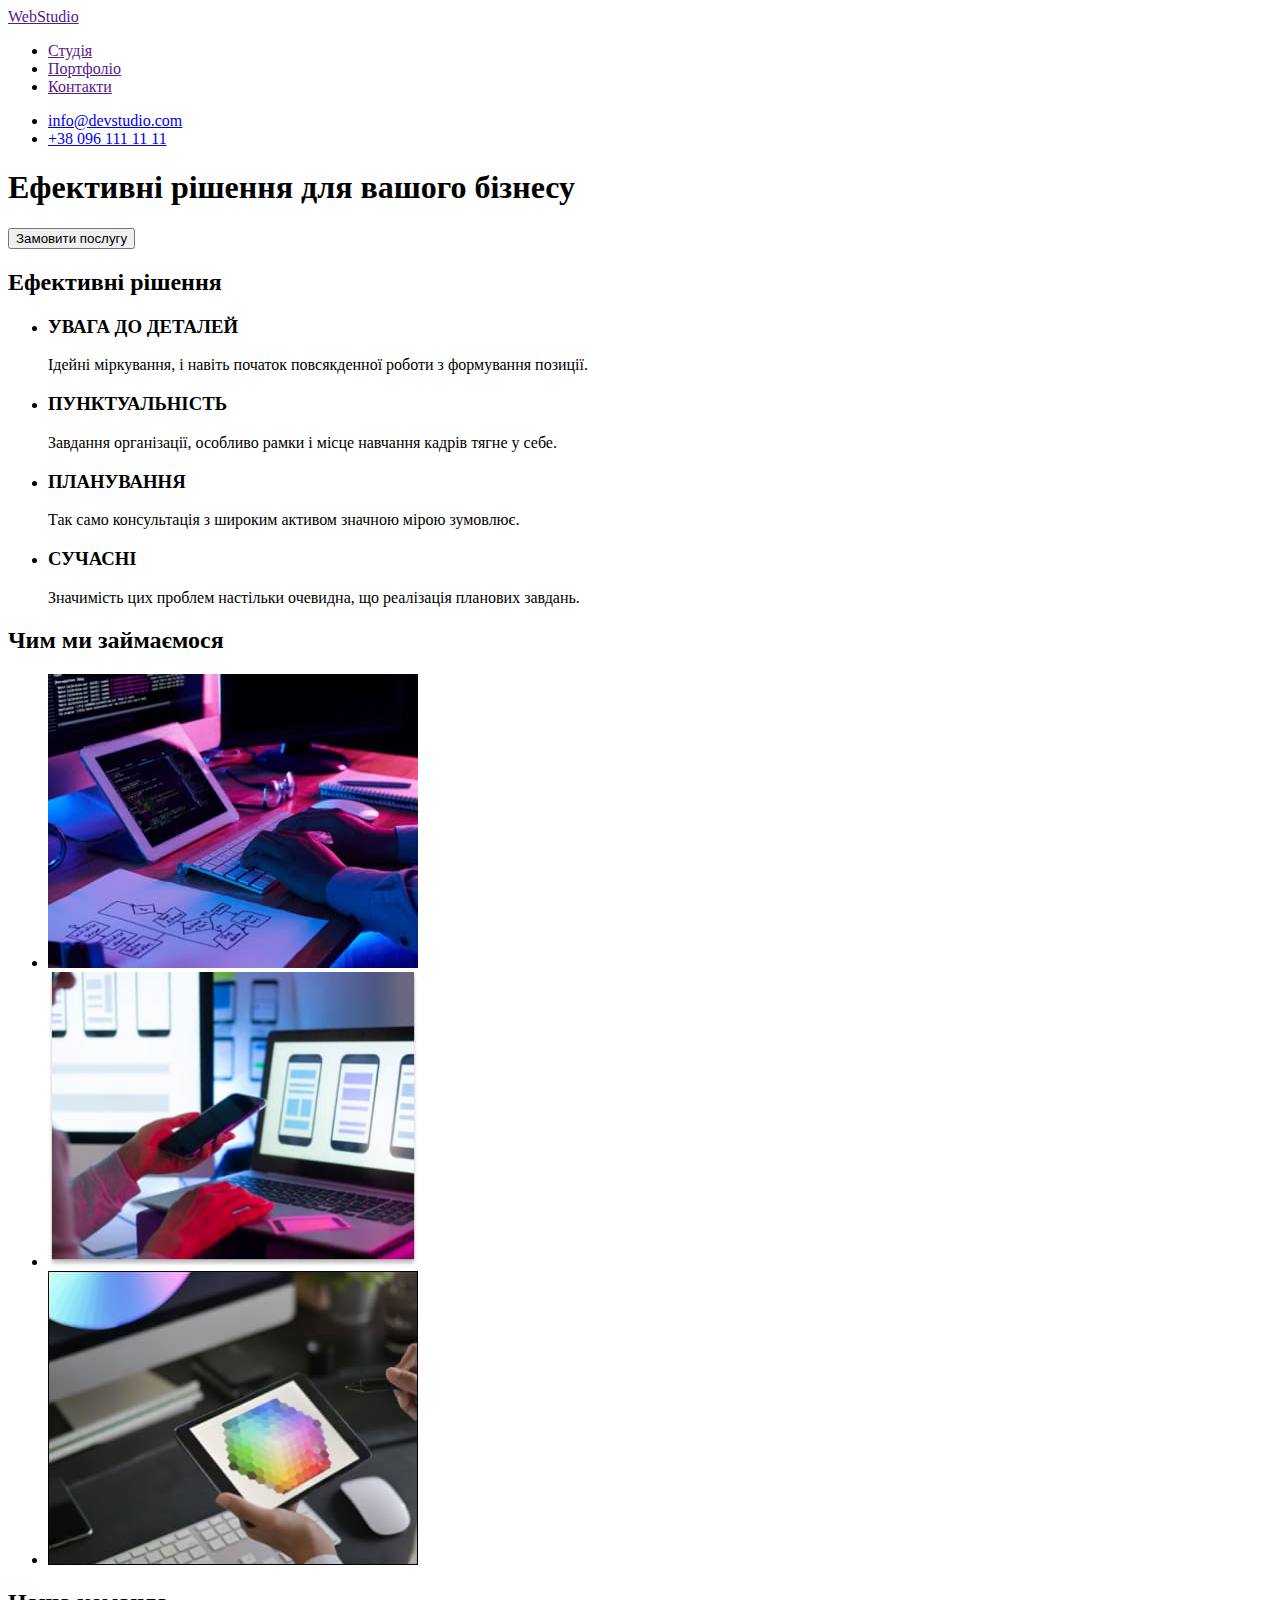
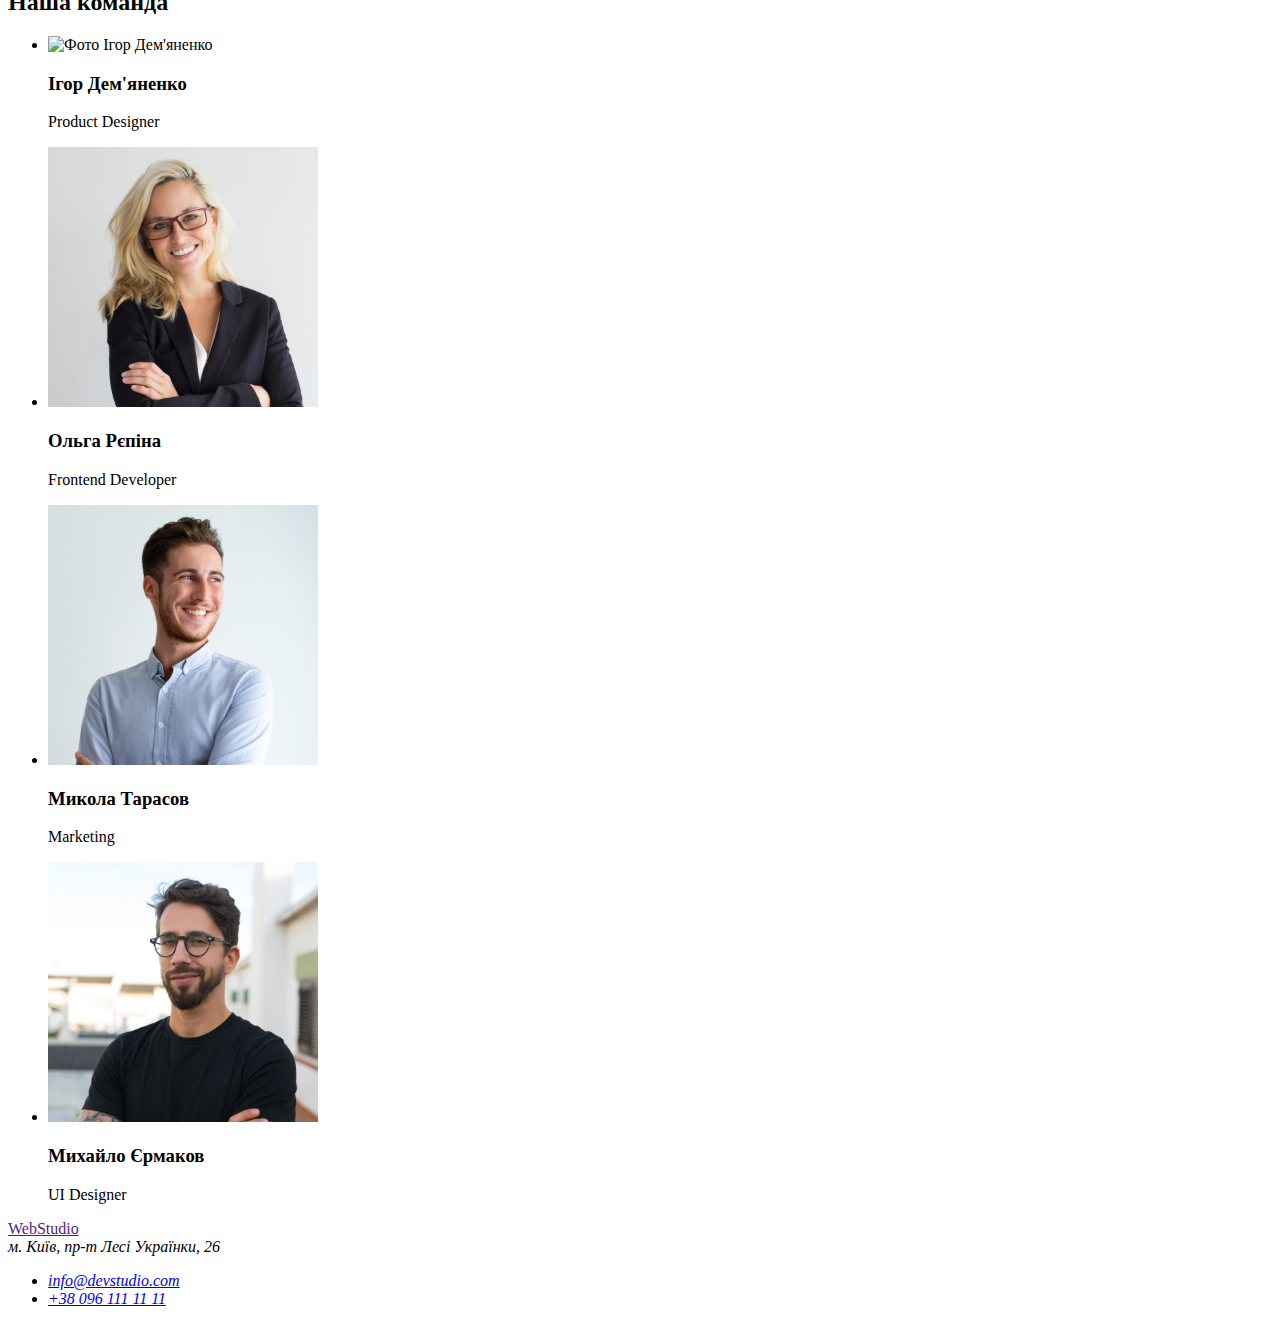
==== index.html @ a2bb10bb "Add files via upload" ====
<!DOCTYPE html>
<html lang="uk">
  <head>
    <meta charset="UTF-8" />
    <meta http-equiv="X-UA-Compatible" content="IE=edge" />
    <meta name="viewport" content="width=device-width, initial-scale=1.0" />
    <title>WebStudio</title>
  </head>

  <body>
    <!-- Header -->
    <header>
      <nav>
        <a href="">WebStudio</a>
        <ul>
          <li><a href="">Студія</a></li>
          <li><a href="">Портфоліо</a></li>
          <li><a href="">Контакти</a></li>
        </ul>
      </nav>
      <ul>
        <li><a href="mailto:info@devstudio.com">info@devstudio.com</a></li>
        <li><a href="tel:+380961111111">+38 096 111 11 11</a></li>
      </ul>
    </header>
    <!-- Main -->
    <main>
      <!-- Hero -->
      <section>
        <h1>Ефективні рішення для вашого бізнесу</h1>
        <button type="button">Замовити послугу</button>
      </section>
      <!-- Ефективні рішення -->
      <section>
        <h2>Ефективні рішення</h2>
        <ul>
          <li>
            <h3>УВАГА ДО ДЕТАЛЕЙ</h3>
            <p>
              Ідейні міркування, і навіть початок повсякденної роботи з
              формування позиції.
            </p>
          </li>
          <li>
            <h3>ПУНКТУАЛЬНІСТЬ</h3>
            <p>
              Завдання організації, особливо рамки і місце навчання кадрів тягне
              у себе.
            </p>
          </li>
          <li>
            <h3>ПЛАНУВАННЯ</h3>
            <p>
              Так само консультація з широким активом значною мірою зумовлює.
            </p>
          </li>
          <li>
            <h3>СУЧАСНІ</h3>
            <p>
              Значимість цих проблем настільки очевидна, що реалізація планових
              завдань.
            </p>
          </li>
        </ul>
      </section>
      <!-- Що ми робимо -->
      <section>
        <h2>Чим ми займаємося</h2>
        <ul>
          <li>
            <img src="./img/img1.jpg" alt="Розробник пише код" width="370" />
          </li>
          <li>
            <img
              src="./img/img2.jpg"
              alt="Розробник підключає телефон до компьютера"
              width="370"
            />
          </li>
          <li>
            <img
              src="./img/img3.jpg"
              alt="Тест на сприйняття кольорів"
              width="370"
            />
          </li>
        </ul>
      </section>
      <!-- Наша команда -->
      <section>
        <h2>Наша команда</h2>
        <ul>
          <li>
            <img
              src="./img/human1.jpg"
              alt="Фото Ігор Дем'яненко"
              width="270"
            />
            <h3>Ігор Дем'яненко</h3>
            <p>Product Designer</p>
          </li>
          <li>
            <img src="./img/human2.jpg" alt="Фото Ольга Рєпіна" width="270" />
            <h3>Ольга Рєпіна</h3>
            <p>Frontend Developer</p>
          </li>
          <li>
            <img src="./img/human3.jpg" alt="Фото Микола Тарасов" width="270" />
            <h3>Микола Тарасов</h3>
            <p>Marketing</p>
          </li>
          <li>
            <img
              src="./img/human4.jpg"
              alt="Фото Михайло Єрмаков"
              width="270"
            />
            <h3>Михайло Єрмаков</h3>
            <p>UI Designer</p>
          </li>
        </ul>
      </section>
    </main>
    <!-- Footer -->
    <footer>
      <a href="">WebStudio</a>
      <address>
        м. Київ, пр-т Лесі Українки, 26
        <ul>
          <li><a href="mailto:info@devstudio.com">info@devstudio.com</a></li>
          <li><a href="tel:+380961111111">+38 096 111 11 11</a></li>
        </ul>
      </address>
    </footer>
  </body>
</html>
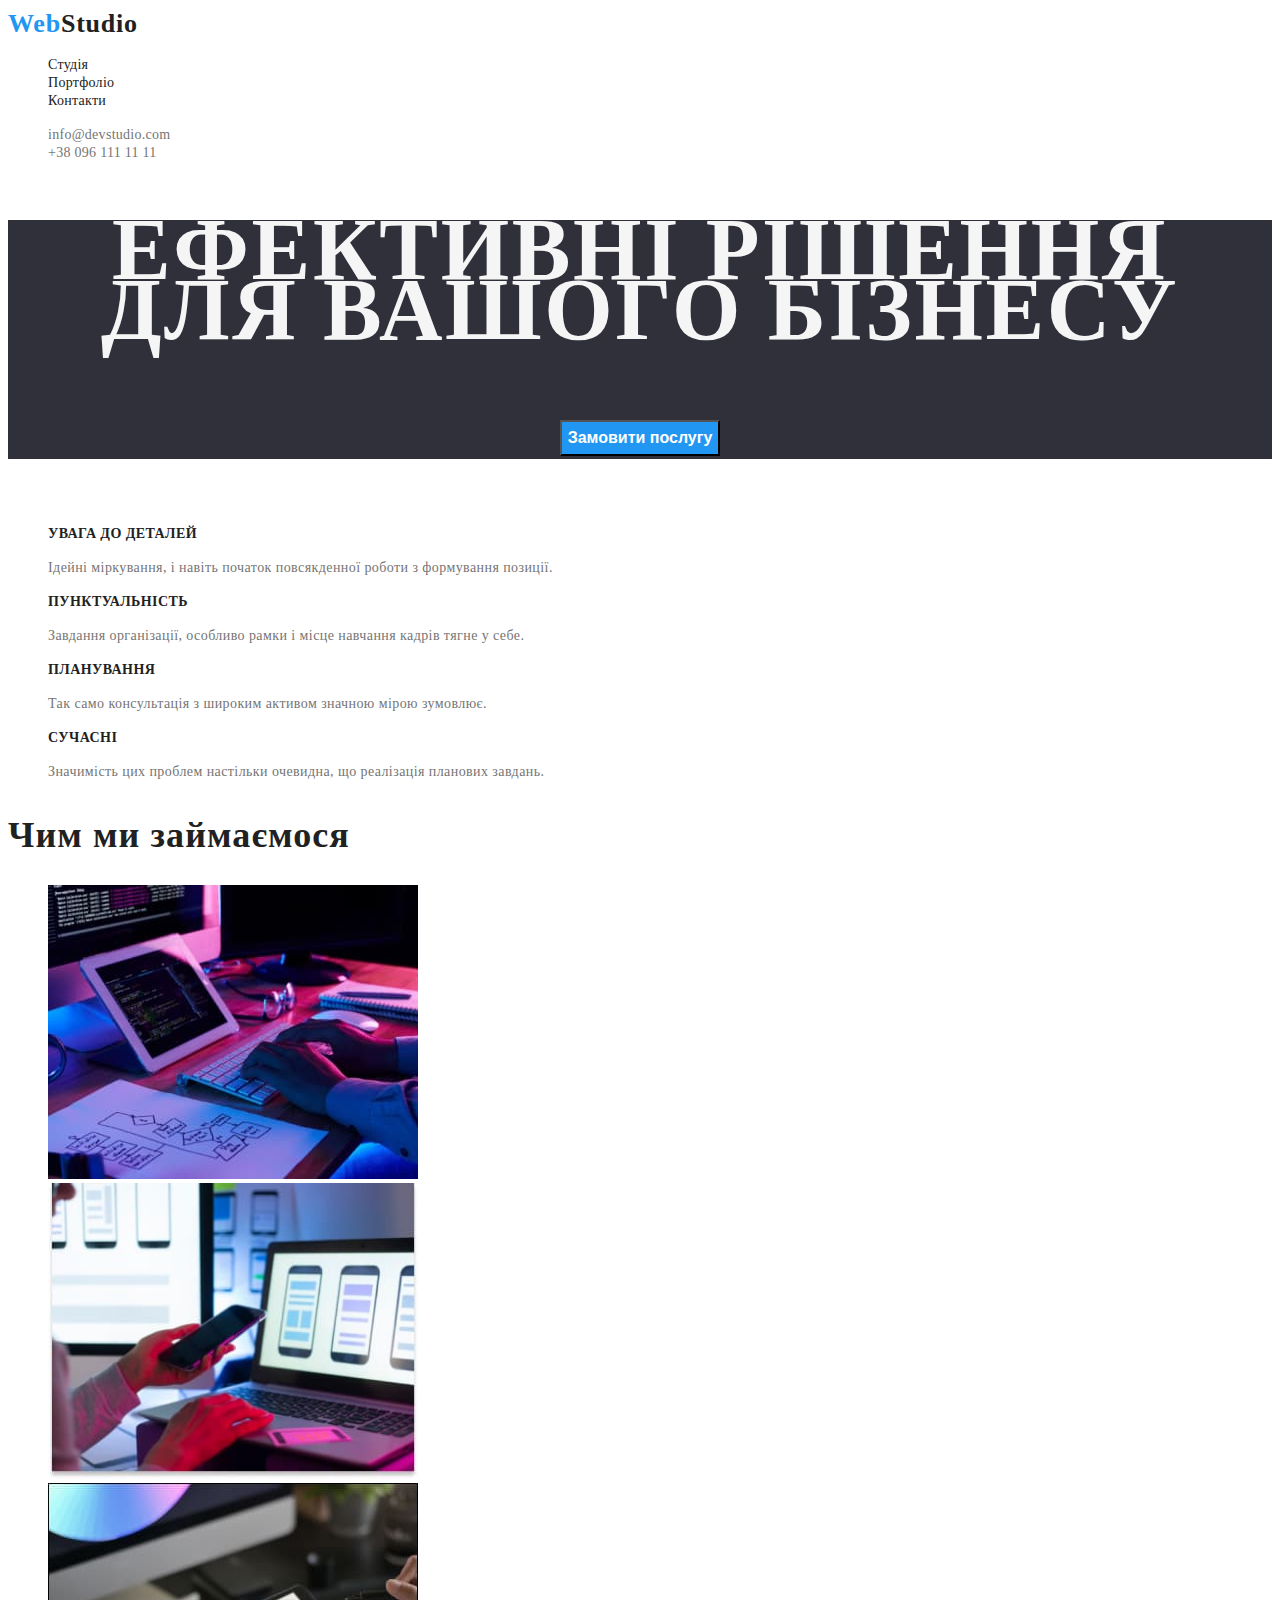
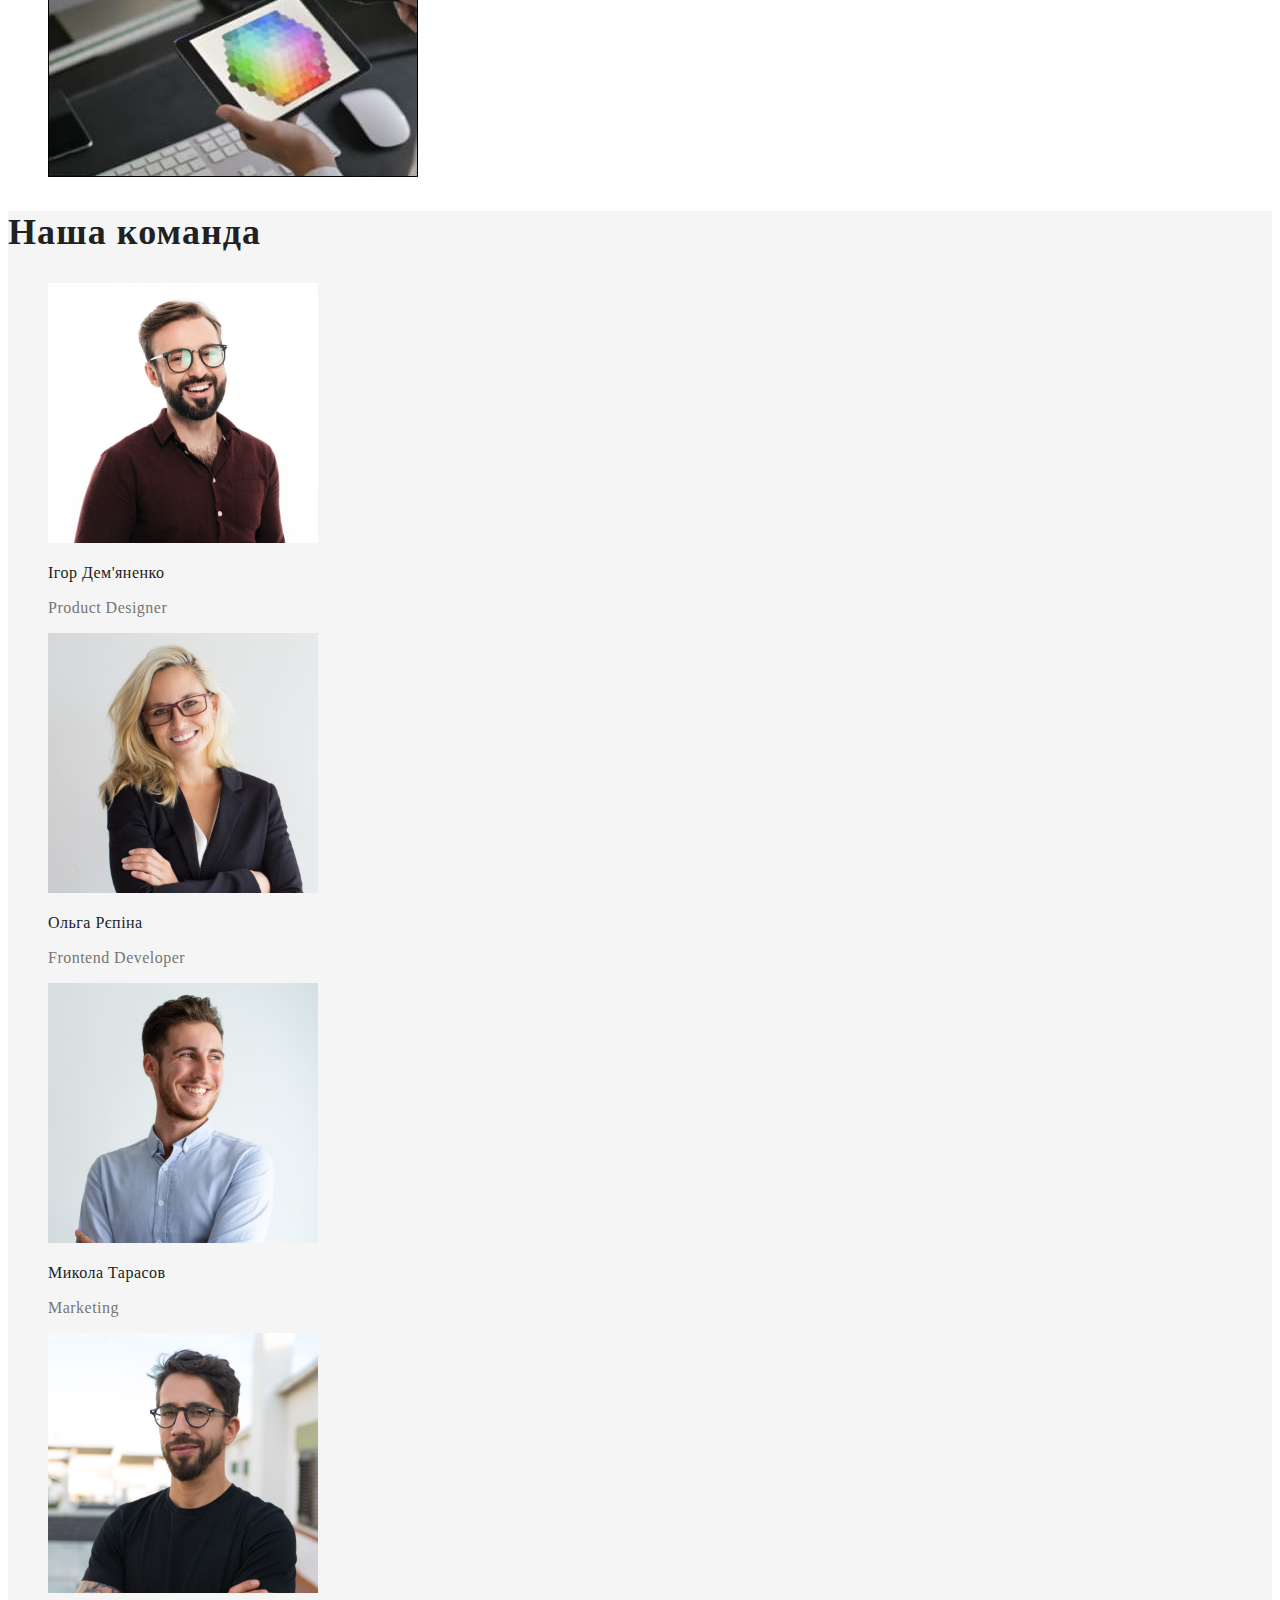
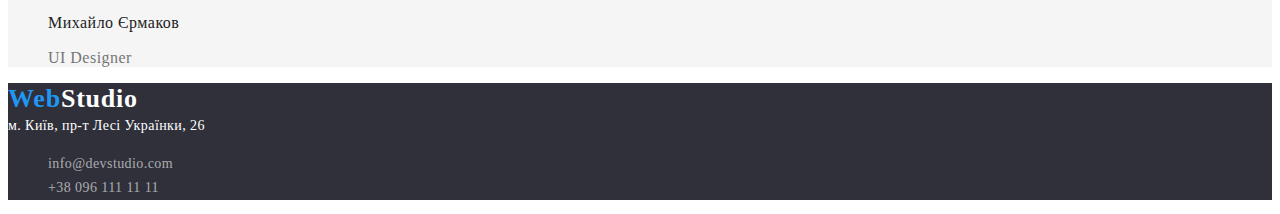
==== commit 587994e6: "Добавив css стилі, зробив сторінку portfolio" ====
--- a/index.html
+++ b/index.html
@@ -4,59 +4,70 @@
     <meta charset="UTF-8" />
     <meta http-equiv="X-UA-Compatible" content="IE=edge" />
     <meta name="viewport" content="width=device-width, initial-scale=1.0" />
+    <link rel="stylesheet" href="./css/styles.css" />
     <title>WebStudio</title>
   </head>
 
   <body>
     <!-- Header -->
-    <header>
+    <header class="header">
       <nav>
-        <a href="">WebStudio</a>
-        <ul>
-          <li><a href="">Студія</a></li>
-          <li><a href="">Портфоліо</a></li>
-          <li><a href="">Контакти</a></li>
+        <a href="./index.html" class="logo"
+          ><span class="web">Web</span>Studio</a
+        >
+        <ul class="list">
+          <li><a href="" class="list-item">Студія</a></li>
+          <li>
+            <a href="./portfolio.html" class="list-item">Портфоліо</a>
+          </li>
+          <li><a href="" class="list-item">Контакти</a></li>
         </ul>
       </nav>
-      <ul>
-        <li><a href="mailto:info@devstudio.com">info@devstudio.com</a></li>
-        <li><a href="tel:+380961111111">+38 096 111 11 11</a></li>
+      <ul class="list">
+        <li>
+          <a href="mailto:info@devstudio.com" class="contact"
+            >info@devstudio.com</a
+          >
+        </li>
+        <li>
+          <a href="tel:+380961111111" class="contact">+38 096 111 11 11</a>
+        </li>
       </ul>
     </header>
     <!-- Main -->
     <main>
       <!-- Hero -->
-      <section>
+      <section class="hero">
         <h1>Ефективні рішення для вашого бізнесу</h1>
-        <button type="button">Замовити послугу</button>
+        <button type="button" class="button-hero">Замовити послугу</button>
       </section>
       <!-- Ефективні рішення -->
-      <section>
-        <h2>Ефективні рішення</h2>
-        <ul>
+      <section class="solution">
+        <h2 class="invisible-text">Ефективні рішення</h2>
+        <ul class="list">
           <li>
-            <h3>УВАГА ДО ДЕТАЛЕЙ</h3>
-            <p>
+            <h3 class="text">УВАГА ДО ДЕТАЛЕЙ</h3>
+            <p class="text-item">
               Ідейні міркування, і навіть початок повсякденної роботи з
               формування позиції.
             </p>
           </li>
           <li>
-            <h3>ПУНКТУАЛЬНІСТЬ</h3>
-            <p>
+            <h3 class="text">ПУНКТУАЛЬНІСТЬ</h3>
+            <p class="text-item">
               Завдання організації, особливо рамки і місце навчання кадрів тягне
               у себе.
             </p>
           </li>
           <li>
-            <h3>ПЛАНУВАННЯ</h3>
-            <p>
+            <h3 class="text">ПЛАНУВАННЯ</h3>
+            <p class="text-item">
               Так само консультація з широким активом значною мірою зумовлює.
             </p>
           </li>
           <li>
-            <h3>СУЧАСНІ</h3>
-            <p>
+            <h3 class="text">СУЧАСНІ</h3>
+            <p class="text-item">
               Значимість цих проблем настільки очевидна, що реалізація планових
               завдань.
             </p>
@@ -64,9 +75,9 @@
         </ul>
       </section>
       <!-- Що ми робимо -->
-      <section>
-        <h2>Чим ми займаємося</h2>
-        <ul>
+      <section class="services">
+        <h2 class="main-text">Чим ми займаємося</h2>
+        <ul class="list">
           <li>
             <img src="./img/img1.jpg" alt="Розробник пише код" width="370" />
           </li>
@@ -87,27 +98,27 @@
         </ul>
       </section>
       <!-- Наша команда -->
-      <section>
-        <h2>Наша команда</h2>
-        <ul>
+      <section class="people">
+        <h2 class="main-text">Наша команда</h2>
+        <ul class="list">
           <li>
             <img
               src="./img/human1.jpg"
               alt="Фото Ігор Дем'яненко"
               width="270"
             />
-            <h3>Ігор Дем'яненко</h3>
-            <p>Product Designer</p>
+            <h3 class="name">Ігор Дем'яненко</h3>
+            <p class="speciality">Product Designer</p>
           </li>
           <li>
             <img src="./img/human2.jpg" alt="Фото Ольга Рєпіна" width="270" />
-            <h3>Ольга Рєпіна</h3>
-            <p>Frontend Developer</p>
+            <h3 class="name">Ольга Рєпіна</h3>
+            <p class="speciality">Frontend Developer</p>
           </li>
           <li>
             <img src="./img/human3.jpg" alt="Фото Микола Тарасов" width="270" />
-            <h3>Микола Тарасов</h3>
-            <p>Marketing</p>
+            <h3 class="name">Микола Тарасов</h3>
+            <p class="speciality">Marketing</p>
           </li>
           <li>
             <img
@@ -115,20 +126,30 @@
               alt="Фото Михайло Єрмаков"
               width="270"
             />
-            <h3>Михайло Єрмаков</h3>
-            <p>UI Designer</p>
+            <h3 class="name">Михайло Єрмаков</h3>
+            <p class="speciality">UI Designer</p>
           </li>
         </ul>
       </section>
     </main>
     <!-- Footer -->
-    <footer>
-      <a href="">WebStudio</a>
-      <address>
+    <footer class="footer">
+      <a href="./index.html" class="studio"
+        ><span class="web">Web</span>Studio</a
+      >
+      <address class="adress">
         м. Київ, пр-т Лесі Українки, 26
-        <ul>
-          <li><a href="mailto:info@devstudio.com">info@devstudio.com</a></li>
-          <li><a href="tel:+380961111111">+38 096 111 11 11</a></li>
+        <ul class="list">
+          <li>
+            <a href="mailto:info@devstudio.com" class="contact-footer"
+              >info@devstudio.com</a
+            >
+          </li>
+          <li>
+            <a href="tel:+380961111111" class="contact-footer"
+              >+38 096 111 11 11</a
+            >
+          </li>
         </ul>
       </address>
     </footer>
--- a/css/styles.css
+++ b/css/styles.css
@@ -0,0 +1,233 @@
+/* Основний колір тексту #212121; */
+/* Втроринний колір тексту #757575; */
+/* Третій колір тексту #FFFFFF; */
+/* Четвертий колір тексту rgba(255, 255, 255, 0.6); */
+/* Акцент #2196F3; */
+/* Основний колір фону #F5F5F5; */
+/* Вторинний колір фону #2F303A; */
+/* Третій колір фону  #FFFFFF; */
+/* Задання перемінних */
+:root {
+  --first-color-text: #212121;
+  --second-color-text: #757575;
+  --third-color-text: #ffffff;
+  --fourth-color-text: rgba(255, 255, 255, 0.6);
+  --accent-color: #2196f3;
+  --first-bg-color: #ffffff;
+  --second-bg-color: #2f303a;
+  --third-bg-color: #f5f5f5;
+}
+/* Body */
+body {
+  font-family: Roboto;
+  color: var(--first-color-text);
+  background-color: var(--first-bg-color);
+}
+.list {
+  list-style-type: none;
+}
+
+/* Header */
+
+.header {
+  background-color: var(--first-bg-color);
+}
+.logo {
+  color: var(--first-color-text);
+  text-decoration: none;
+  font-style: normal;
+  font-weight: 700;
+  font-size: 26px;
+  line-height: 31px;
+
+  letter-spacing: 0.03em;
+}
+.logo .web {
+  color: var(--accent-color);
+}
+.list-item {
+  color: var(--first-color-text);
+  text-decoration: none;
+  font-style: normal;
+  font-weight: 500;
+  font-size: 14px;
+  line-height: 16px;
+  letter-spacing: 0.02em;
+}
+.list-item:hover,
+.list-item:focus {
+  color: var(--third-color-text);
+  background-color: var(--accent-color);
+}
+.list .list-item.active {
+  color: var(--third-color-text);
+  background-color: var(--accent-color);
+}
+.contact {
+  color: var(--second-color-text);
+  text-decoration: none;
+  font-style: normal;
+  font-weight: 500;
+  font-size: 14px;
+  line-height: 16px;
+  letter-spacing: 0.02em;
+}
+.contact:hover,
+.contact:focus {
+  color: var(--accent-color);
+}
+
+/* Hero */
+.hero {
+  color: var(--third-bg-color);
+  background-color: var(--second-bg-color);
+  font-style: normal;
+  font-weight: 900;
+  font-size: 44px;
+  line-height: 60px;
+  text-align: center;
+  letter-spacing: 0.06em;
+  text-transform: uppercase;
+}
+.button-hero {
+  color: var(--third-color-text);
+  background-color: var(--accent-color);
+  font-style: normal;
+  font-weight: 700;
+  font-size: 16px;
+  line-height: 30px;
+}
+
+/* Main */
+.main {
+  background-color: var(--third-bg-color);
+}
+/* Ефективні рішення */
+.solution {
+  background-color: var(--first-bg-color);
+}
+.text {
+  color: var(--first-color-text);
+  font-style: normal;
+  font-weight: 700;
+  font-size: 14px;
+  line-height: 16px;
+  letter-spacing: 0.03em;
+  text-transform: uppercase;
+}
+.text-item {
+  color: var(--second-color-text);
+  font-style: normal;
+  font-weight: 400;
+  font-size: 14px;
+  line-height: 24px;
+  letter-spacing: 0.03em;
+}
+.invisible-text {
+  opacity: 0;
+}
+/* Що ми робимо */
+.services {
+  background-color: var(--first-bg-color);
+}
+.main-text {
+  color: var(--first-color-text);
+  font-style: normal;
+  font-weight: 700;
+  font-size: 36px;
+  line-height: 42px;
+  letter-spacing: 0.03em;
+}
+/* Наша команда */
+.people {
+  background-color: var(--third-bg-color);
+}
+.name {
+  color: var(--first-color-text);
+  font-style: normal;
+  font-weight: 500;
+  font-size: 16px;
+  line-height: 19px;
+  letter-spacing: 0.03em;
+}
+.speciality {
+  color: var(--second-color-text);
+  font-style: normal;
+  font-weight: 400;
+  font-size: 16px;
+  line-height: 19px;
+  letter-spacing: 0.03em;
+}
+/* Footer */
+.footer {
+  background-color: var(--second-bg-color);
+}
+.adress {
+  color: var(--third-color-text);
+  font-style: normal;
+  font-weight: 400;
+  font-size: 14px;
+  line-height: 24px;
+  letter-spacing: 0.03em;
+}
+.studio {
+  color: var(--third-color-text);
+  text-decoration: none;
+  font-style: normal;
+  font-weight: 700;
+  font-size: 26px;
+  line-height: 31px;
+  letter-spacing: 0.03em;
+}
+.studio .web {
+  color: var(--accent-color);
+}
+.contact-footer {
+  color: var(--fourth-color-text);
+  text-decoration: none;
+  font-style: normal;
+  font-weight: 400;
+  font-size: 14px;
+  line-height: 24px;
+  letter-spacing: 0.03em;
+}
+.contact-footer:hover,
+.contact-footer:focus {
+  color: var(--accent-color);
+}
+/* Portfolio Main */
+.main {
+  background-color: var(--first-bg-color);
+}
+/* Фільтр робіт */
+.work-button {
+  color: var(--first-color-text);
+  font-style: normal;
+  font-weight: 500;
+  font-size: 16px;
+  line-height: 26px;
+  text-align: center;
+  letter-spacing: 0.03em;
+}
+.work-button:hover,
+.work-button:focus {
+  color: var(--third-color-text);
+  background-color: var(--accent-color);
+}
+/* Приклади робіт */
+.work-text {
+  color: var(--first-color-text);
+  font-style: normal;
+  font-weight: 700;
+  font-size: 18px;
+  line-height: 36px;
+  letter-spacing: 0.06em;
+}
+.work-project {
+  color: var(--second-color-text);
+  font-style: normal;
+  font-weight: 400;
+  font-size: 16px;
+  line-height: 30px;
+  letter-spacing: 0.03em;
+}
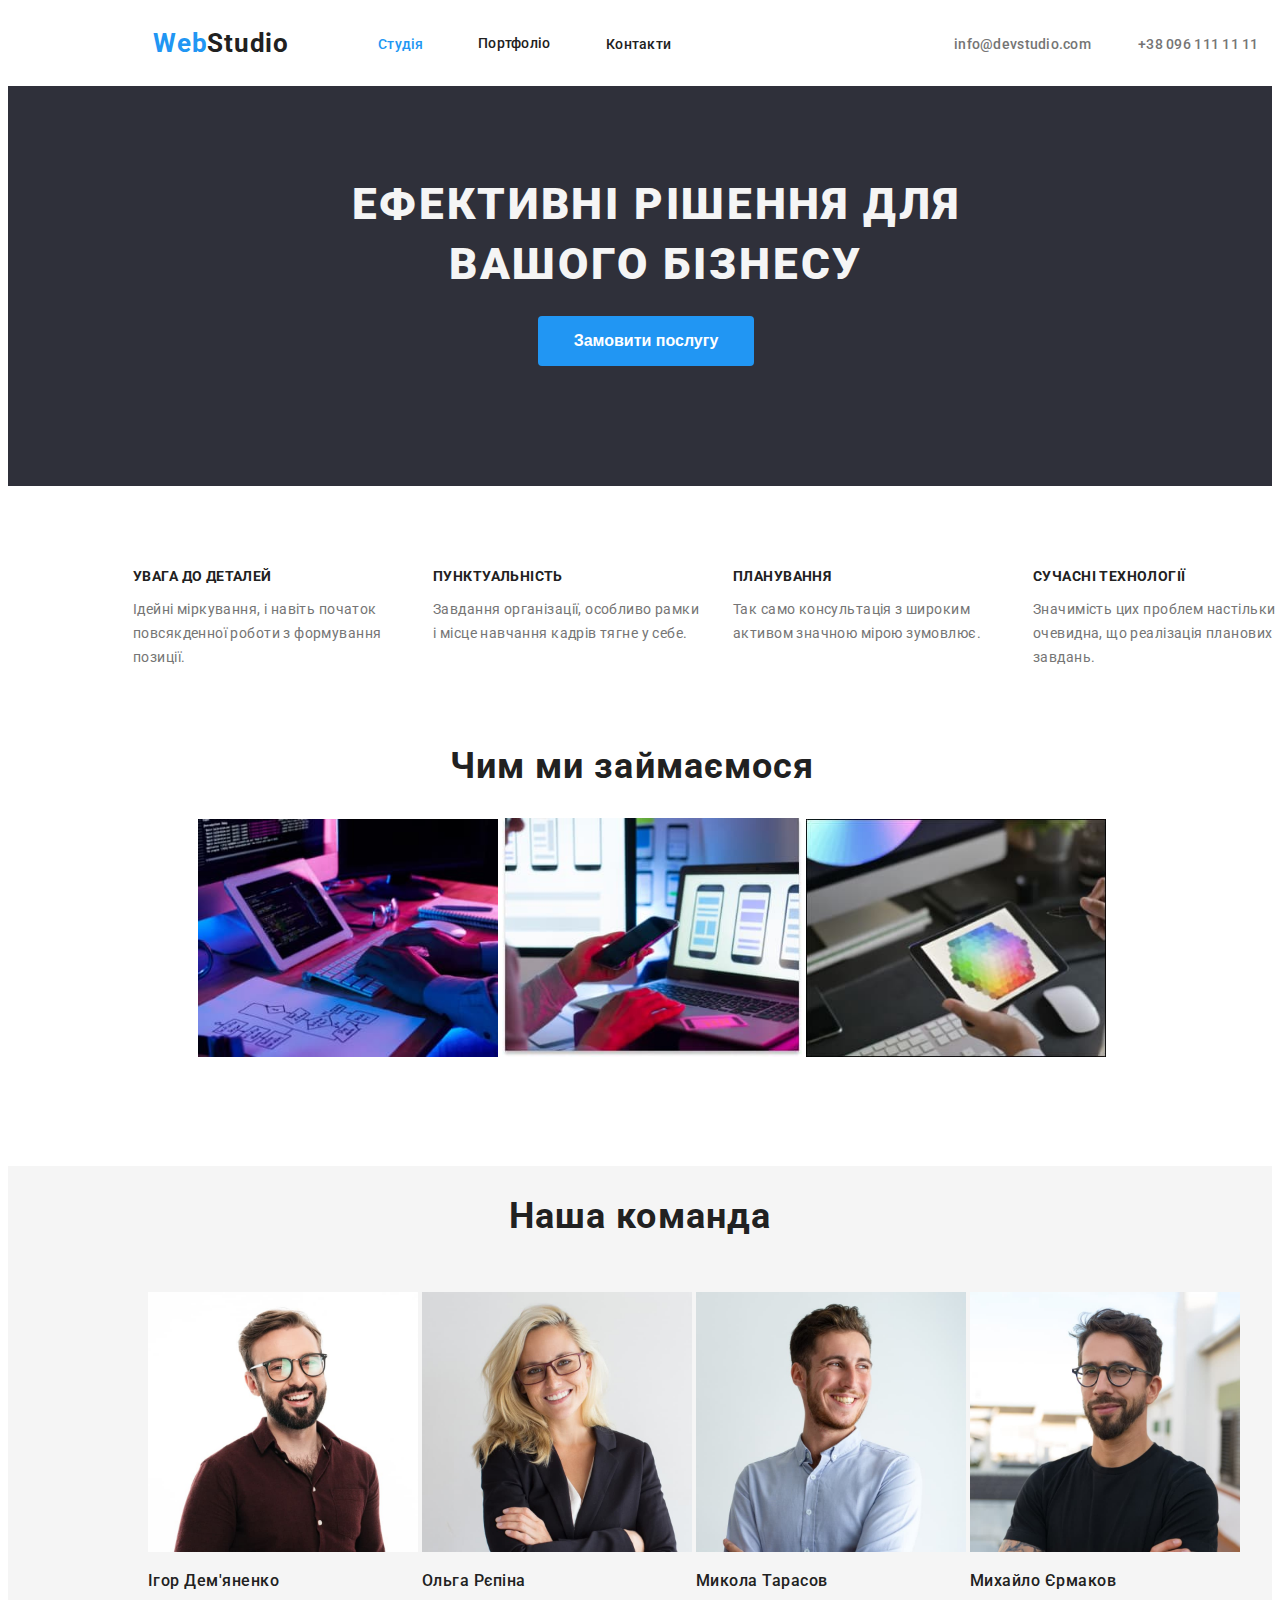
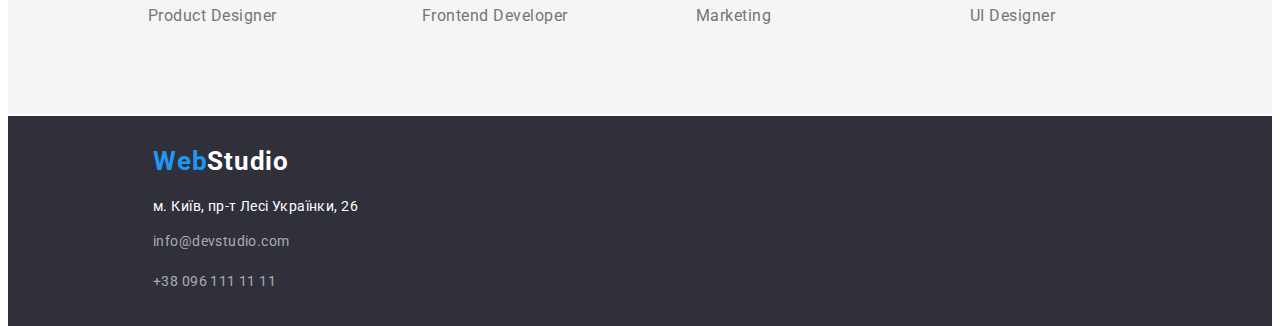
==== commit 198b81e8: "Добавив шрифт, виправив показник інтерлін'яж як множник, виправив помилки які сказал ментор." ====
--- a/index.html
+++ b/index.html
@@ -5,6 +5,12 @@
     <meta http-equiv="X-UA-Compatible" content="IE=edge" />
     <meta name="viewport" content="width=device-width, initial-scale=1.0" />
     <link rel="stylesheet" href="./css/styles.css" />
+    <link rel="preconnect" href="https://fonts.googleapis.com" />
+    <link rel="preconnect" href="https://fonts.gstatic.com" crossorigin />
+    <link
+      href="https://fonts.googleapis.com/css2?family=Montserrat:wght@400;700&family=Raleway:wght@700&family=Roboto:wght@400;500;700;900&display=swap"
+      rel="stylesheet"
+    />
     <title>WebStudio</title>
   </head>
 
@@ -16,21 +22,21 @@
           ><span class="web">Web</span>Studio</a
         >
         <ul class="list">
-          <li><a href="" class="list-item">Студія</a></li>
+          <li><a href="./index.html" class="studio current">Студія</a></li>
           <li>
-            <a href="./portfolio.html" class="list-item">Портфоліо</a>
+            <a href="./portfolio.html" class="portfolio">Портфоліо</a>
           </li>
-          <li><a href="" class="list-item">Контакти</a></li>
+          <li><a href="" class="call">Контакти</a></li>
         </ul>
       </nav>
       <ul class="list">
         <li>
-          <a href="mailto:info@devstudio.com" class="contact"
+          <a href="mailto:info@devstudio.com" class="mail"
             >info@devstudio.com</a
           >
         </li>
         <li>
-          <a href="tel:+380961111111" class="contact">+38 096 111 11 11</a>
+          <a href="tel:+380961111111" class="tel">+38 096 111 11 11</a>
         </li>
       </ul>
     </header>
@@ -38,35 +44,35 @@
     <main>
       <!-- Hero -->
       <section class="hero">
-        <h1>Ефективні рішення для вашого бізнесу</h1>
+        <h1 class="title">Ефективні рішення для вашого бізнесу</h1>
         <button type="button" class="button-hero">Замовити послугу</button>
       </section>
       <!-- Ефективні рішення -->
       <section class="solution">
         <h2 class="invisible-text">Ефективні рішення</h2>
         <ul class="list">
-          <li>
+          <li class="details">
             <h3 class="text">УВАГА ДО ДЕТАЛЕЙ</h3>
             <p class="text-item">
               Ідейні міркування, і навіть початок повсякденної роботи з
               формування позиції.
             </p>
           </li>
-          <li>
+          <li class="punctuality">
             <h3 class="text">ПУНКТУАЛЬНІСТЬ</h3>
             <p class="text-item">
               Завдання організації, особливо рамки і місце навчання кадрів тягне
               у себе.
             </p>
           </li>
-          <li>
+          <li class="planning">
             <h3 class="text">ПЛАНУВАННЯ</h3>
             <p class="text-item">
               Так само консультація з широким активом значною мірою зумовлює.
             </p>
           </li>
-          <li>
-            <h3 class="text">СУЧАСНІ</h3>
+          <li class="modern">
+            <h3 class="text">СУЧАСНІ ТЕХНОЛОГІЇ</h3>
             <p class="text-item">
               Значимість цих проблем настільки очевидна, що реалізація планових
               завдань.
@@ -79,20 +85,20 @@
         <h2 class="main-text">Чим ми займаємося</h2>
         <ul class="list">
           <li>
-            <img src="./img/img1.jpg" alt="Розробник пише код" width="370" />
+            <img src="./img/img1.jpg" alt="Розробник пише код" width="300" />
           </li>
           <li>
             <img
               src="./img/img2.jpg"
               alt="Розробник підключає телефон до компьютера"
-              width="370"
+              width="300"
             />
           </li>
           <li>
             <img
               src="./img/img3.jpg"
               alt="Тест на сприйняття кольорів"
-              width="370"
+              width="300"
             />
           </li>
         </ul>
@@ -134,21 +140,17 @@
     </main>
     <!-- Footer -->
     <footer class="footer">
-      <a href="./index.html" class="studio"
-        ><span class="web">Web</span>Studio</a
-      >
-      <address class="adress">
+      <a href="" class="logo-footer"><span class="web">Web</span>Studio</a>
+      <address class="address">
         м. Київ, пр-т Лесі Українки, 26
-        <ul class="list">
+        <ul class="list-footer">
           <li>
-            <a href="mailto:info@devstudio.com" class="contact-footer"
+            <a href="mailto:info@devstudio.com" class="mail-footer"
               >info@devstudio.com</a
             >
           </li>
           <li>
-            <a href="tel:+380961111111" class="contact-footer"
-              >+38 096 111 11 11</a
-            >
+            <a href="tel:+380961111111" class="tel-footer">+38 096 111 11 11</a>
           </li>
         </ul>
       </address>
--- a/css/styles.css
+++ b/css/styles.css
@@ -16,12 +16,17 @@
   --first-bg-color: #ffffff;
   --second-bg-color: #2f303a;
   --third-bg-color: #f5f5f5;
+  --fourth-bg-color: #f5f4fa;
 }
 /* Body */
 body {
-  font-family: Roboto;
+  font-family: "Montserrat", sans-serif;
+  font-family: "Raleway", sans-serif;
+  font-family: "Roboto", sans-serif;
   color: var(--first-color-text);
   background-color: var(--first-bg-color);
+  position: relative;
+  height: auto;
 }
 .list {
   list-style-type: none;
@@ -38,64 +43,157 @@
   font-style: normal;
   font-weight: 700;
   font-size: 26px;
-  line-height: 31px;
-
+  line-height: 1.2;
+  position: absolute;
+  width: 145px;
+  height: 31px;
+  left: 145px;
+  top: 12px;
   letter-spacing: 0.03em;
 }
 .logo .web {
   color: var(--accent-color);
 }
-.list-item {
-  color: var(--first-color-text);
-  text-decoration: none;
-  font-style: normal;
-  font-weight: 500;
-  font-size: 14px;
-  line-height: 16px;
+.list li {
+  display: inline-block;
+}
+.studio {
+  color: var(--first-color-text);
+  text-decoration: none;
+  position: absolute;
+  width: 45px;
+  height: 16px;
+  left: 370px;
+  top: 20px;
+  font-style: normal;
+  font-weight: 500;
+  font-size: 14px;
+  line-height: 1.15;
   letter-spacing: 0.02em;
 }
-.list-item:hover,
-.list-item:focus {
-  color: var(--third-color-text);
-  background-color: var(--accent-color);
-}
-.list .list-item.active {
-  color: var(--third-color-text);
-  background-color: var(--accent-color);
-}
-.contact {
+.studio.current {
+  color: var(--accent-color);
+}
+.studio:hover,
+.studio:focus {
+  color: var(--accent-color);
+}
+.portfolio {
+  color: var(--first-color-text);
+  text-decoration: none;
+  position: absolute;
+  width: 72px;
+  height: 16px;
+  left: 470px;
+  top: 27px;
+  font-style: normal;
+  font-weight: 500;
+  font-size: 14px;
+  line-height: 1.15px;
+  letter-spacing: 0.02em;
+}
+.portfolio.active {
+  color: var(--accent-color);
+}
+.portfolio:hover,
+.portfolio:focus {
+  color: var(--accent-color);
+}
+.call {
+  color: var(--first-color-text);
+  text-decoration: none;
+  position: absolute;
+  width: 64px;
+  height: 16px;
+  left: 598px;
+  top: 20px;
+  font-style: normal;
+  font-weight: 500;
+  font-size: 14px;
+  line-height: 1.15;
+  letter-spacing: 0.02em;
+}
+.call:hover,
+.call:focus {
+  color: var(--accent-color);
+}
+.mail {
   color: var(--second-color-text);
   text-decoration: none;
-  font-style: normal;
-  font-weight: 500;
-  font-size: 14px;
-  line-height: 16px;
+  position: absolute;
+  width: 135px;
+  height: 16px;
+  left: 946px;
+  top: 20px;
+  font-style: normal;
+  font-weight: 500;
+  font-size: 14px;
+  line-height: 1.15;
   letter-spacing: 0.02em;
 }
-.contact:hover,
-.contact:focus {
-  color: var(--accent-color);
-}
-
+.mail:hover,
+.mail:focus {
+  color: var(--accent-color);
+}
+.tel {
+  color: var(--second-color-text);
+  text-decoration: none;
+  position: absolute;
+  width: 122px;
+  height: 16px;
+  left: 1130px;
+  top: 20px;
+  font-style: normal;
+  font-weight: 500;
+  font-size: 14px;
+  line-height: 1.15;
+  letter-spacing: 0.02em;
+}
+.tel:hover,
+.tel:focus {
+  color: var(--accent-color);
+}
 /* Hero */
 .hero {
+  background-color: var(--second-bg-color);
+  width: auto;
+  height: 400px;
+  left: 0px;
+  top: 80px;
+}
+.title {
   color: var(--third-bg-color);
-  background-color: var(--second-bg-color);
+  position: absolute;
+  width: 696px;
+  height: 120px;
+  left: 300px;
+  top: 130px;
   font-style: normal;
   font-weight: 900;
   font-size: 44px;
-  line-height: 60px;
+  line-height: 1.36;
   text-align: center;
   letter-spacing: 0.06em;
   text-transform: uppercase;
 }
+
 .button-hero {
   color: var(--third-color-text);
   background-color: var(--accent-color);
+  position: absolute;
+  width: 216px;
+  height: 50px;
+  left: 530px;
+  top: 300px;
+  cursor: pointer;
   font-style: normal;
   font-weight: 700;
   font-size: 16px;
-  line-height: 30px;
+  line-height: 1.8;
+  text-align: center;
+  align-items: center;
+  border: 0;
+  border-radius: 4px;
 }
 
 /* Main */
@@ -105,13 +203,39 @@
 /* Ефективні рішення */
 .solution {
   background-color: var(--first-bg-color);
+  height: 50px;
+  top: 470px;
+}
+.details {
+  position: absolute;
+  width: 270px;
+  height: 98px;
+  left: 125px;
+}
+.punctuality {
+  position: absolute;
+  width: 270px;
+  height: 74px;
+  left: 425px;
+}
+.planning {
+  position: absolute;
+  width: 270px;
+  height: 74px;
+  left: 725px;
+}
+.modern {
+  position: absolute;
+  width: 270px;
+  height: 98px;
+  left: 1025px;
 }
 .text {
   color: var(--first-color-text);
   font-style: normal;
   font-weight: 700;
   font-size: 14px;
-  line-height: 16px;
+  line-height: 1.15;
   letter-spacing: 0.03em;
   text-transform: uppercase;
 }
@@ -120,7 +244,7 @@
   font-style: normal;
   font-weight: 400;
   font-size: 14px;
-  line-height: 24px;
+  line-height: 1.7;
   letter-spacing: 0.03em;
 }
 .invisible-text {
@@ -129,25 +253,41 @@
 /* Що ми робимо */
 .services {
   background-color: var(--first-bg-color);
-}
-.main-text {
-  color: var(--first-color-text);
-  font-style: normal;
-  font-weight: 700;
-  font-size: 36px;
-  line-height: 42px;
-  letter-spacing: 0.03em;
-}
+  position: absolute;
+  left: 150px;
+  top: 700px;
+}
+
 /* Наша команда */
 .people {
   background-color: var(--third-bg-color);
+  position: absolute;
+  width: 100%;
+  height: 548px;
+  left: 0px;
+  top: 1150px;
+}
+.people .list {
+  position: absolute;
+  top: 110px;
+  left: 100px;
+}
+.main-text {
+  color: var(--first-color-text);
+  font-style: normal;
+  letter-spacing: 0.03em;
+  font-weight: 700;
+  line-height: 1.16;
+  font-size: 36px;
+  text-align: center;
+  align-items: center;
 }
 .name {
   color: var(--first-color-text);
   font-style: normal;
   font-weight: 500;
   font-size: 16px;
-  line-height: 19px;
+  line-height: 1.18;
   letter-spacing: 0.03em;
 }
 .speciality {
@@ -155,44 +295,77 @@
   font-style: normal;
   font-weight: 400;
   font-size: 16px;
-  line-height: 19px;
+  line-height: 1.18;
   letter-spacing: 0.03em;
 }
 /* Footer */
 .footer {
   background-color: var(--second-bg-color);
-}
-.adress {
+  position: absolute;
+  width: 100%;
+  height: 210px;
+  left: 0px;
+  top: 1700px;
+}
+.list-footer {
+  list-style-type: none;
+}
+.address {
   color: var(--third-color-text);
-  font-style: normal;
-  font-weight: 400;
-  font-size: 14px;
-  line-height: 24px;
-  letter-spacing: 0.03em;
-}
-.studio {
+  position: absolute;
+  font-style: normal;
+  font-weight: 400;
+  font-size: 14px;
+  line-height: 1.5;
+  letter-spacing: 0.03em;
+  left: 145px;
+  top: 80px;
+}
+.logo-footer {
   color: var(--third-color-text);
+  position: absolute;
   text-decoration: none;
   font-style: normal;
   font-weight: 700;
   font-size: 26px;
-  line-height: 31px;
-  letter-spacing: 0.03em;
-}
-.studio .web {
-  color: var(--accent-color);
-}
-.contact-footer {
+  line-height: 1.19;
+  letter-spacing: 0.03em;
+  left: 145px;
+  top: 30px;
+}
+.logo-footer .web {
+  color: var(--accent-color);
+}
+.mail-footer {
   color: var(--fourth-color-text);
-  text-decoration: none;
-  font-style: normal;
-  font-weight: 400;
-  font-size: 14px;
-  line-height: 24px;
-  letter-spacing: 0.03em;
-}
-.contact-footer:hover,
-.contact-footer:focus {
+  position: absolute;
+  text-decoration: none;
+  font-style: normal;
+  font-weight: 400;
+  font-size: 14px;
+  line-height: 1.5;
+  letter-spacing: 0.03em;
+  left: 0;
+}
+
+.tel-footer {
+  color: var(--fourth-color-text);
+  position: absolute;
+  text-decoration: none;
+  font-style: normal;
+  font-weight: 400;
+  font-size: 14px;
+  line-height: 1.5;
+  letter-spacing: 0.03em;
+  left: 0;
+  top: 75px;
+}
+.mail-footer:hover,
+.mail-footer:focus {
+  color: var(--accent-color);
+}
+.tel-footer:hover,
+.tel-footer:focus {
   color: var(--accent-color);
 }
 /* Portfolio Main */
@@ -202,25 +375,43 @@
 /* Фільтр робіт */
 .work-button {
   color: var(--first-color-text);
+  background-color: var(--fourth-bg-color);
+  cursor: pointer;
   font-style: normal;
   font-weight: 500;
   font-size: 16px;
-  line-height: 26px;
+  line-height: 1.6;
   text-align: center;
   letter-spacing: 0.03em;
+  left: 300px;
+  border: 0;
+  width: 112px;
+  height: 38px;
+  border-radius: 4px;
 }
 .work-button:hover,
 .work-button:focus {
   color: var(--third-color-text);
   background-color: var(--accent-color);
 }
-/* Приклади робіт */
+.list.filter {
+  position: absolute;
+  left: 330px;
+  top: 100px;
+}
+.list.examples {
+  position: absolute;
+  left: 70px;
+  height: 550px;
+
+  top: 180px;
+}
 .work-text {
   color: var(--first-color-text);
   font-style: normal;
   font-weight: 700;
   font-size: 18px;
-  line-height: 36px;
+  line-height: 2;
   letter-spacing: 0.06em;
 }
 .work-project {
@@ -228,6 +419,13 @@
   font-style: normal;
   font-weight: 400;
   font-size: 16px;
-  line-height: 30px;
-  letter-spacing: 0.03em;
-}
+  line-height: 1.8;
+  letter-spacing: 0.03em;
+}
+.work-photo {
+  text-decoration: none;
+}
+.footer.second {
+  position: absolute;
+  top: 1550px;
+}
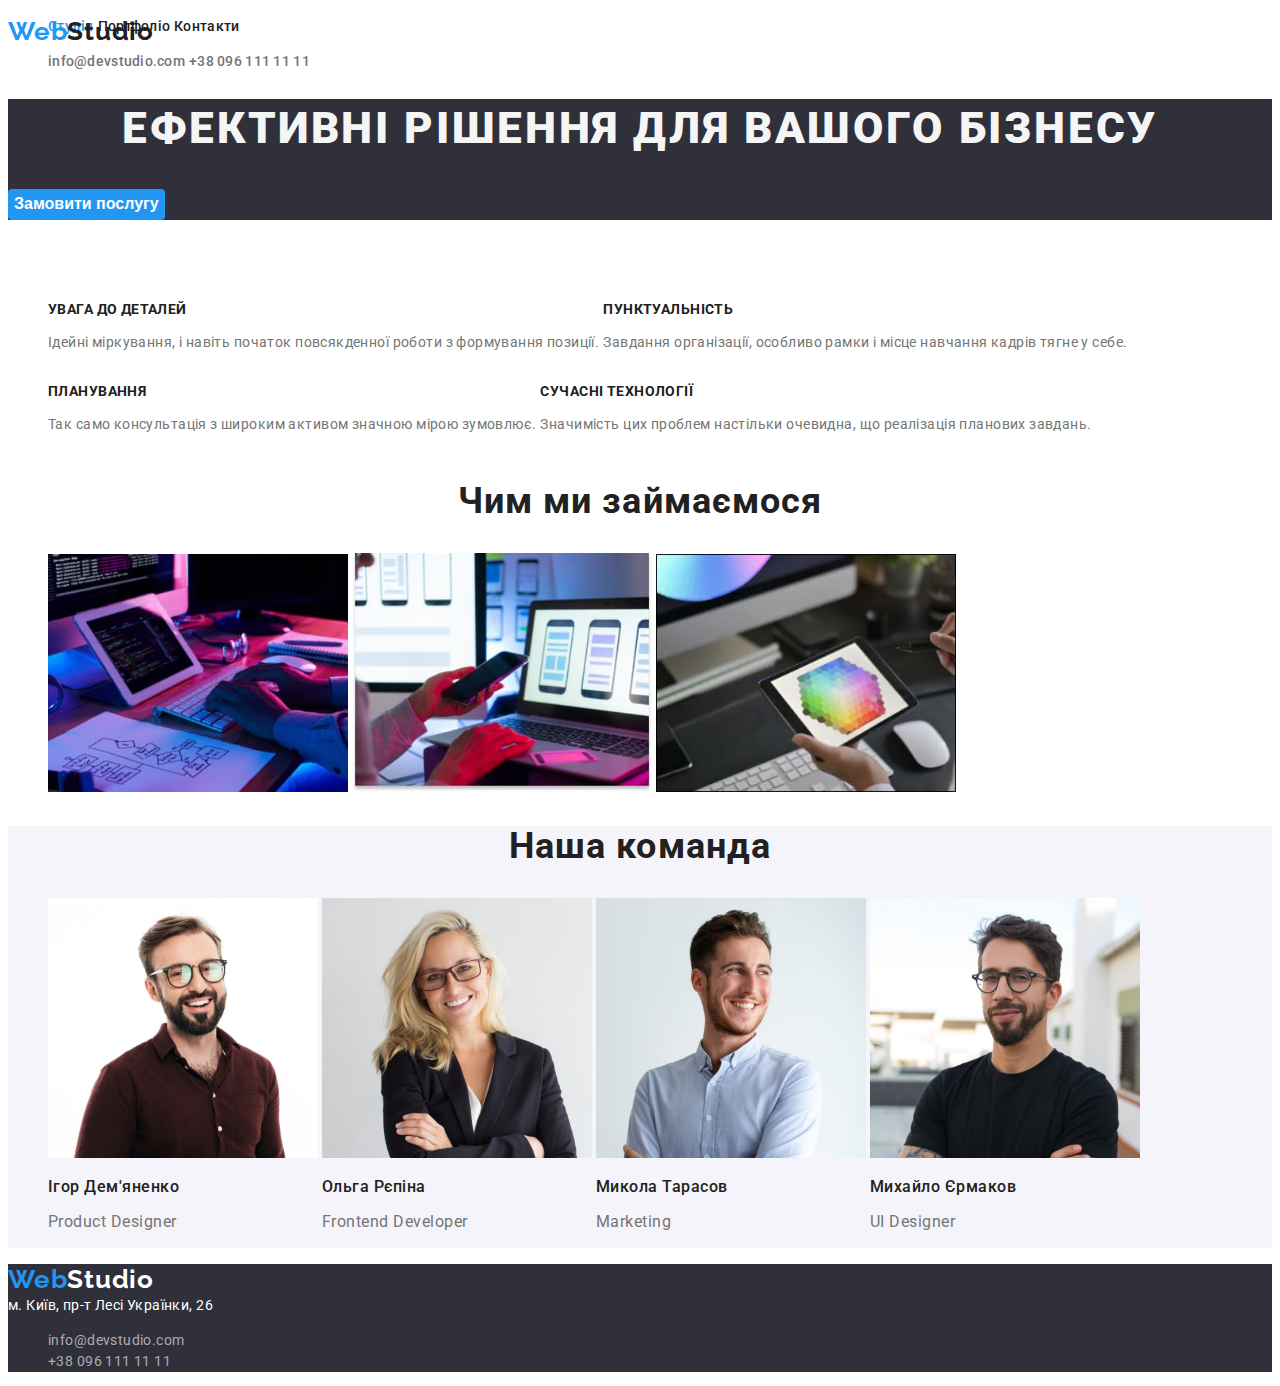
==== commit 641372b4: "Видалив Монсерат, видалив усі позіционні властивості, добавив шрифти логотипу." ====
--- a/index.html
+++ b/index.html
@@ -8,7 +8,7 @@
     <link rel="preconnect" href="https://fonts.googleapis.com" />
     <link rel="preconnect" href="https://fonts.gstatic.com" crossorigin />
     <link
-      href="https://fonts.googleapis.com/css2?family=Montserrat:wght@400;700&family=Raleway:wght@700&family=Roboto:wght@400;500;700;900&display=swap"
+      href="https://fonts.googleapis.com/css2?family=Raleway:wght@700&family=Roboto:wght@400;500;700;900&display=swap"
       rel="stylesheet"
     />
     <title>WebStudio</title>
--- a/css/styles.css
+++ b/css/styles.css
@@ -20,13 +20,9 @@
 }
 /* Body */
 body {
-  font-family: "Montserrat", sans-serif;
-  font-family: "Raleway", sans-serif;
   font-family: "Roboto", sans-serif;
   color: var(--first-color-text);
   background-color: var(--first-bg-color);
-  position: relative;
-  height: auto;
 }
 .list {
   list-style-type: none;
@@ -39,16 +35,14 @@
 }
 .logo {
   color: var(--first-color-text);
+  font-family: "Raleway", sans-serif;
   text-decoration: none;
   font-style: normal;
   font-weight: 700;
   font-size: 26px;
   line-height: 1.2;
   position: absolute;
-  width: 145px;
-  height: 31px;
-  left: 145px;
-  top: 12px;
+
   letter-spacing: 0.03em;
 }
 .logo .web {
@@ -60,11 +54,7 @@
 .studio {
   color: var(--first-color-text);
   text-decoration: none;
-  position: absolute;
-  width: 45px;
-  height: 16px;
-  left: 370px;
-  top: 20px;
+
   font-style: normal;
   font-weight: 500;
   font-size: 14px;
@@ -81,11 +71,7 @@
 .portfolio {
   color: var(--first-color-text);
   text-decoration: none;
-  position: absolute;
-  width: 72px;
-  height: 16px;
-  left: 470px;
-  top: 27px;
+
   font-style: normal;
   font-weight: 500;
   font-size: 14px;
@@ -102,11 +88,7 @@
 .call {
   color: var(--first-color-text);
   text-decoration: none;
-  position: absolute;
-  width: 64px;
-  height: 16px;
-  left: 598px;
-  top: 20px;
+
   font-style: normal;
   font-weight: 500;
   font-size: 14px;
@@ -120,11 +102,7 @@
 .mail {
   color: var(--second-color-text);
   text-decoration: none;
-  position: absolute;
-  width: 135px;
-  height: 16px;
-  left: 946px;
-  top: 20px;
+
   font-style: normal;
   font-weight: 500;
   font-size: 14px;
@@ -138,11 +116,7 @@
 .tel {
   color: var(--second-color-text);
   text-decoration: none;
-  position: absolute;
-  width: 122px;
-  height: 16px;
-  left: 1130px;
-  top: 20px;
+
   font-style: normal;
   font-weight: 500;
   font-size: 14px;
@@ -156,18 +130,10 @@
 /* Hero */
 .hero {
   background-color: var(--second-bg-color);
-  width: auto;
-  height: 400px;
-  left: 0px;
-  top: 80px;
 }
 .title {
   color: var(--third-bg-color);
-  position: absolute;
-  width: 696px;
-  height: 120px;
-  left: 300px;
-  top: 130px;
+
   font-style: normal;
   font-weight: 900;
   font-size: 44px;
@@ -180,11 +146,7 @@
 .button-hero {
   color: var(--third-color-text);
   background-color: var(--accent-color);
-  position: absolute;
-  width: 216px;
-  height: 50px;
-  left: 530px;
-  top: 300px;
+
   cursor: pointer;
   font-style: normal;
   font-weight: 700;
@@ -203,32 +165,14 @@
 /* Ефективні рішення */
 .solution {
   background-color: var(--first-bg-color);
-  height: 50px;
-  top: 470px;
 }
 .details {
-  position: absolute;
-  width: 270px;
-  height: 98px;
-  left: 125px;
 }
 .punctuality {
-  position: absolute;
-  width: 270px;
-  height: 74px;
-  left: 425px;
 }
 .planning {
-  position: absolute;
-  width: 270px;
-  height: 74px;
-  left: 725px;
 }
 .modern {
-  position: absolute;
-  width: 270px;
-  height: 98px;
-  left: 1025px;
 }
 .text {
   color: var(--first-color-text);
@@ -253,24 +197,13 @@
 /* Що ми робимо */
 .services {
   background-color: var(--first-bg-color);
-  position: absolute;
-  left: 150px;
-  top: 700px;
 }
 
 /* Наша команда */
 .people {
-  background-color: var(--third-bg-color);
-  position: absolute;
-  width: 100%;
-  height: 548px;
-  left: 0px;
-  top: 1150px;
+  background-color: var(--fourth-bg-color);
 }
 .people .list {
-  position: absolute;
-  top: 110px;
-  left: 100px;
 }
 .main-text {
   color: var(--first-color-text);
@@ -301,64 +234,53 @@
 /* Footer */
 .footer {
   background-color: var(--second-bg-color);
-  position: absolute;
-  width: 100%;
-  height: 210px;
-  left: 0px;
-  top: 1700px;
 }
 .list-footer {
   list-style-type: none;
 }
 .address {
   color: var(--third-color-text);
-  position: absolute;
+
   font-style: normal;
   font-weight: 400;
   font-size: 14px;
   line-height: 1.5;
   letter-spacing: 0.03em;
-  left: 145px;
-  top: 80px;
 }
 .logo-footer {
   color: var(--third-color-text);
-  position: absolute;
+  font-family: "Raleway", sans-serif;
+
   text-decoration: none;
   font-style: normal;
   font-weight: 700;
   font-size: 26px;
   line-height: 1.19;
   letter-spacing: 0.03em;
-  left: 145px;
-  top: 30px;
 }
 .logo-footer .web {
   color: var(--accent-color);
 }
 .mail-footer {
   color: var(--fourth-color-text);
-  position: absolute;
+
   text-decoration: none;
   font-style: normal;
   font-weight: 400;
   font-size: 14px;
   line-height: 1.5;
   letter-spacing: 0.03em;
-  left: 0;
 }
 
 .tel-footer {
   color: var(--fourth-color-text);
-  position: absolute;
+
   text-decoration: none;
   font-style: normal;
   font-weight: 400;
   font-size: 14px;
   line-height: 1.5;
   letter-spacing: 0.03em;
-  left: 0;
-  top: 75px;
 }
 .mail-footer:hover,
 .mail-footer:focus {
@@ -383,10 +305,9 @@
   line-height: 1.6;
   text-align: center;
   letter-spacing: 0.03em;
-  left: 300px;
+
   border: 0;
-  width: 112px;
-  height: 38px;
+
   border-radius: 4px;
 }
 .work-button:hover,
@@ -395,16 +316,8 @@
   background-color: var(--accent-color);
 }
 .list.filter {
-  position: absolute;
-  left: 330px;
-  top: 100px;
 }
 .list.examples {
-  position: absolute;
-  left: 70px;
-  height: 550px;
-
-  top: 180px;
 }
 .work-text {
   color: var(--first-color-text);
@@ -426,6 +339,4 @@
   text-decoration: none;
 }
 .footer.second {
-  position: absolute;
-  top: 1550px;
-}
+}
